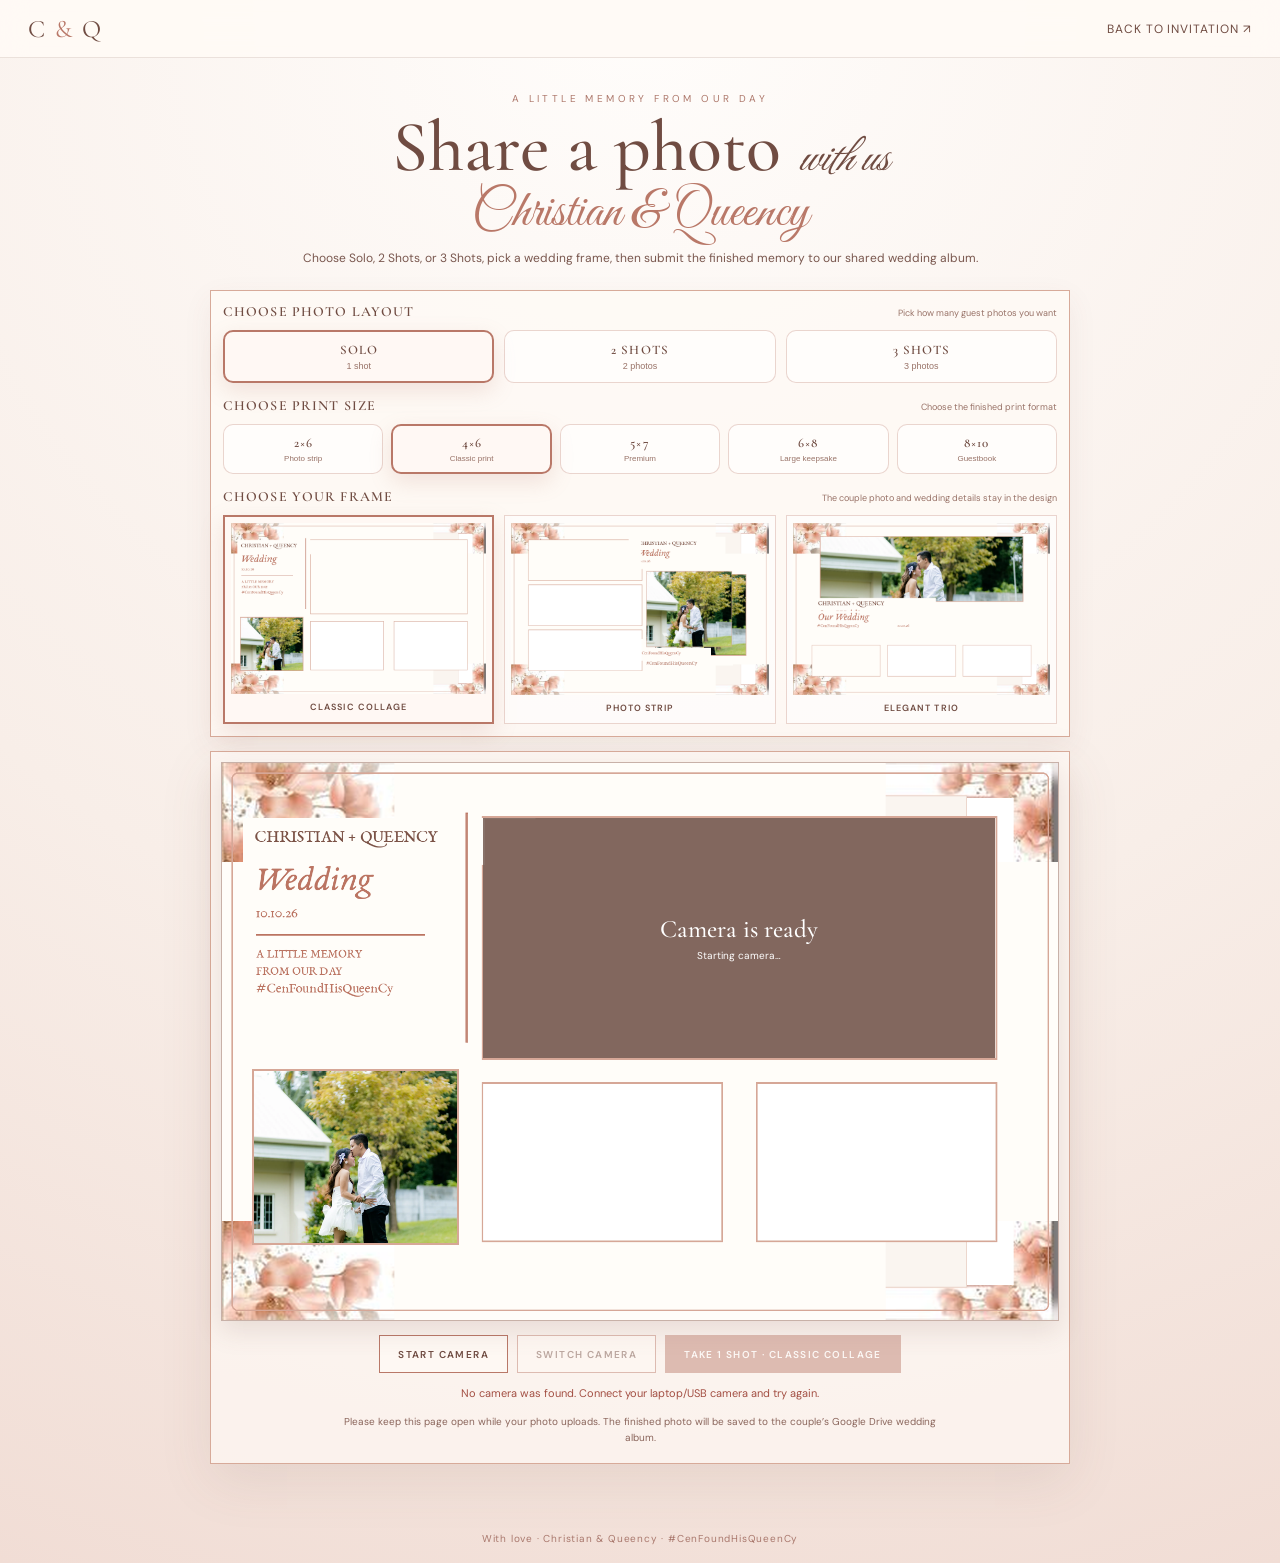
==== photo.html @ 1bc36aea "Add files via upload" ====
<!DOCTYPE html>
<html lang="en">
<head>
<meta charset="UTF-8">
<meta name="viewport" content="width=device-width, initial-scale=1, viewport-fit=cover">
<meta name="theme-color" content="#d9a89a">
<meta name="description" content="Christian & Queency wedding guest photo booth.">
<title>Wedding Photo Booth | Christian & Queency</title>
<link href="https://fonts.googleapis.com" rel="preconnect">
<link crossorigin href="https://fonts.gstatic.com" rel="preconnect">
<link href="https://fonts.googleapis.com/css2?family=Cormorant+Garamond:wght@400;500;600;700&family=DM+Sans:wght@400;500;600&family=Great+Vibes&display=swap" rel="stylesheet">
<link href="style.css" rel="stylesheet">
</head>
<body class="photo-page">
<header class="photo-nav">
<a class="photo-brand" href="https://candqwedding.github.io/christian-queency-wedding">C <span>&amp;</span> Q</a>
<a href="https://candqwedding.github.io/christian-queency-wedding">Back to invitation ↗</a>
</header>

<main class="photo-shell">
<section class="photo-heading">
<p class="eyebrow">A little memory from our day</p>
<h1>Share a photo <em>with us</em></h1>
<p class="script">Christian &amp; Queency</p>
<p>Choose Solo, 2 Shots, or 3 Shots, pick a wedding frame, then submit the finished memory to our shared wedding album.</p>
</section>

<section class="frame-picker" aria-label="Choose your photo layout">
  <div class="frame-picker-title">
    <span>Choose photo layout</span>
    <small>Pick how many guest photos you want</small>
  </div>
  <div class="shot-count-options" role="group" aria-label="Number of photos">
    <button class="shot-count-option selected" type="button" data-shot-count="1" aria-pressed="true">
      <strong>Solo</strong><span>1 shot</span>
    </button>
    <button class="shot-count-option" type="button" data-shot-count="2" aria-pressed="false">
      <strong>2 Shots</strong><span>2 photos</span>
    </button>
    <button class="shot-count-option" type="button" data-shot-count="3" aria-pressed="false">
      <strong>3 Shots</strong><span>3 photos</span>
    </button>
  </div>
  <div class="frame-picker-title frame-size-title">
    <span>Choose print size</span>
    <small>Choose the finished print format</small>
  </div>
  <div class="print-size-options" role="group" aria-label="Print size">
    <button class="print-size-option" type="button" data-print-size="2x6" aria-pressed="false"><strong>2×6</strong><span>Photo strip</span></button>
    <button class="print-size-option selected" type="button" data-print-size="4x6" aria-pressed="true"><strong>4×6</strong><span>Classic print</span></button>
    <button class="print-size-option" type="button" data-print-size="5x7" aria-pressed="false"><strong>5×7</strong><span>Premium</span></button>
    <button class="print-size-option" type="button" data-print-size="6x8" aria-pressed="false"><strong>6×8</strong><span>Large keepsake</span></button>
    <button class="print-size-option" type="button" data-print-size="8x10" aria-pressed="false"><strong>8×10</strong><span>Guestbook</span></button>
  </div>
  <div class="frame-picker-title frame-design-title">
    <span>Choose your frame</span>
    <small>The couple photo and wedding details stay in the design</small>
  </div>
  <div class="frame-options">
    <button class="frame-option selected" type="button" data-frame="classic" aria-pressed="true">
      <img src="assets/frame-1-1shot.png" alt="Classic landscape wedding frame"><span>Classic Collage</span>
    </button>
    <button class="frame-option" type="button" data-frame="strip" aria-pressed="false">
      <img src="assets/frame-2-1shot.png" alt="Vertical photo strip wedding frame"><span>Photo Strip</span>
    </button>
    <button class="frame-option" type="button" data-frame="elegant" aria-pressed="false">
      <img src="assets/frame-3-1shot.png" alt="Elegant three-photo wedding frame"><span>Elegant Trio</span>
    </button>
  </div>
</section>

<section class="photo-booth" id="photoBooth">
<div class="camera-stage" id="cameraStage">
<video id="cameraVideo" autoplay playsinline muted></video>
<img id="capturedPhoto" alt="Your captured wedding photo preview">
<div class="camera-overlay" aria-hidden="true">
<img class="frame-art" id="frameArt" src="assets/frame-1.png?v=20260916f" alt="">
</div>
<div class="camera-message" id="cameraMessage">
<div><strong>Camera is ready</strong><span>Starting camera…</span></div>
</div>
<div class="countdown" id="countdown" aria-live="polite"></div>
</div>

<div class="photo-controls">
<button class="photo-button" id="startCamera" type="button">Start camera</button>
<button class="photo-button" id="switchCamera" type="button" disabled>Switch camera</button>
<button class="photo-button primary" id="captureButton" type="button" disabled>Take 1 shot</button>
</div>

<div class="photo-preview-actions" id="previewActions">
<button class="photo-button" id="redoButton" type="button">↻ Redo</button>
<button class="photo-button" id="downloadButton" type="button">↓ Download photo</button>
<button class="photo-button primary" id="submitButton" type="button">✓ Submit photo</button>
</div>

<p class="photo-status" id="photoStatus" role="status" aria-live="polite"></p>
<p class="photo-note">Please keep this page open while your photo uploads. The finished photo will be saved to the couple’s Google Drive wedding album.</p>
</section>
</main>
<footer class="photo-footer">With love · Christian &amp; Queency · #CenFoundHisQueenCy</footer>

<script src="photo.js?v=20260916e"></script>
</body>
</html>
---- style.css ----
@import url('https://fonts.googleapis.com/css2?family=Cormorant+Garamond:wght@400;500;600;700&family=DM+Sans:wght@400;500;600&family=Great+Vibes&display=swap');

:root{--ivory:#fffaf6;--cream:#f7eee8;--ink:#704c42;--rose:#b97868;--line:#d7aa99;--soft:#ead2c8}
*{box-sizing:border-box}
html,body{margin:0;min-height:100%;background:var(--ivory);color:var(--ink)}
body{font-family:"DM Sans",sans-serif;background:radial-gradient(circle at 50% 0,#fffdfb 0,#f8eee8 58%,#f1ddd5 100%)}
.photo-nav{height:58px;display:flex;align-items:center;justify-content:space-between;padding:0 28px;border-bottom:1px solid rgba(112,76,66,.14);background:rgba(255,250,246,.92);backdrop-filter:blur(12px);position:sticky;top:0;z-index:20}
.photo-nav a{text-decoration:none;color:var(--ink);font-size:12px;letter-spacing:.08em;text-transform:uppercase}
.photo-brand{font-family:"Cormorant Garamond",serif;font-size:25px!important;letter-spacing:.08em!important;text-transform:none!important}.photo-brand span{color:var(--rose)}
.photo-shell{width:min(100% - 28px,980px);margin:0 auto;padding:34px 0 50px}
.photo-heading{text-align:center;margin:0 auto 24px}.eyebrow{text-transform:uppercase;letter-spacing:.34em;font-size:10px;color:#ad786b;margin:0 0 8px}.photo-heading h1{font:500 clamp(48px,7vw,72px)/.95 "Cormorant Garamond",serif;margin:0;color:var(--ink)}.photo-heading h1 em{font-family:"Great Vibes",cursive;font-size:.62em;font-weight:400}.photo-heading .script{font:400 clamp(34px,5vw,52px)/1 "Great Vibes",cursive;color:var(--rose);margin:7px 0 10px}.photo-heading>p:last-child{font-size:12px;margin:0;color:#79574e}
.photo-booth{width:min(100%,860px);margin:auto;padding:10px 10px 18px;border:1px solid var(--line);background:rgba(255,250,246,.7);box-shadow:0 18px 50px rgba(112,76,66,.10)}
.camera-stage{width:100%;aspect-ratio:1600/1068;position:relative;overflow:hidden;background:#ead8d0;border:1px solid rgba(112,76,66,.28);box-shadow:0 10px 25px rgba(112,76,66,.14)}
#cameraVideo,#capturedPhoto{position:absolute;left:30.9375%;top:5.8052%;width:58.125%;height:49.5318%;object-fit:cover;margin:0;padding:0;background:#d9b4a8;z-index:6}
#cameraVideo{transform:scaleX(-1);visibility:hidden}#cameraVideo.environment{transform:none}#capturedPhoto{z-index:3;display:none}
.camera-overlay{position:absolute;inset:0;z-index:5;pointer-events:none;overflow:hidden}.frame-art{position:absolute;inset:0;width:100%;height:100%;object-fit:fill;display:block}
.camera-message{position:absolute;left:30.9375%;top:5.8052%;width:58.125%;height:49.5318%;z-index:7;display:flex;align-items:center;justify-content:center;text-align:center;color:#fff; background:rgba(91,60,51,.72);transition:opacity .2s}.camera-message.hidden{opacity:0;visibility:hidden;pointer-events:none}.camera-message strong{display:block;font:500 25px "Cormorant Garamond",serif}.camera-message span{display:block;font-size:10px;margin-top:5px}.countdown{position:absolute;inset:0;z-index:10;display:flex;align-items:center;justify-content:center;font:600 96px "Cormorant Garamond",serif;color:white;text-shadow:0 3px 18px rgba(0,0,0,.3);opacity:0;pointer-events:none}.countdown.show{opacity:1;animation:count .9s ease-out}@keyframes count{0%{transform:scale(.65)}55%{transform:scale(1.05)}100%{transform:scale(1);opacity:0}}
.photo-controls,.photo-preview-actions{display:flex;justify-content:center;gap:9px;flex-wrap:wrap;padding-top:14px}.photo-preview-actions{display:none}.photo-preview-actions.show{display:flex}
.photo-button{appearance:none;border:1px solid var(--rose);background:rgba(255,250,246,.8);color:var(--ink);min-height:38px;padding:0 18px;font:600 10px "DM Sans",sans-serif;letter-spacing:.14em;text-transform:uppercase;cursor:pointer;transition:.18s}.photo-button:hover:not(:disabled){background:var(--rose);color:white;transform:translateY(-1px)}.photo-button.primary{background:var(--rose);color:white}.photo-button:disabled{opacity:.45;cursor:not-allowed}
.photo-status{min-height:18px;text-align:center;margin:13px 0 0;font-size:11px;color:#76554b}.photo-status.error{color:#a34f43}.photo-status.success{color:#66805f}.photo-note{text-align:center;font-size:10px;line-height:1.55;color:#8a655b;max-width:600px;margin:10px auto 0}.photo-footer{text-align:center;padding:18px;font-size:10px;letter-spacing:.08em;color:#a9786d}
.photo-booth.capture-mode #cameraVideo{display:none}.photo-booth.capture-mode #capturedPhoto{display:block;left:0;top:0;width:100%;height:100%;object-fit:fill;z-index:8}.photo-booth.capture-mode .camera-overlay{display:none}.photo-booth.capture-mode .camera-message{display:none}.photo-booth.capture-mode .countdown{display:none}
@media(max-width:700px){.photo-nav{padding:0 15px}.photo-nav a:last-child{font-size:9px}.photo-shell{width:min(100% - 14px,980px);padding-top:24px}.photo-heading{margin-bottom:16px}.photo-heading h1{font-size:44px}.photo-heading .script{font-size:34px}.photo-heading>p:last-child{font-size:10px}.photo-booth{padding:7px 7px 14px}.photo-button{padding:0 12px;font-size:9px}.camera-message strong{font-size:20px}.camera-message span{font-size:8px}.countdown{font-size:72px}}
/* 3-shot wedding booth */
#captureButton{min-width:150px}
.photo-booth.capture-mode .photo-controls{opacity:.9}

/* Wedding frame selector */
.frame-picker{width:min(100%,860px);margin:0 auto 14px;padding:12px;border:1px solid var(--line);background:rgba(255,250,246,.82);box-shadow:0 10px 28px rgba(112,76,66,.07)}
.frame-picker-title{display:flex;align-items:baseline;justify-content:space-between;gap:12px;margin-bottom:10px;color:var(--ink)}
.frame-picker-title span{font:600 14px "Cormorant Garamond",serif;letter-spacing:.08em;text-transform:uppercase}
.frame-picker-title small{font-size:9px;color:#987267}

.shot-count-options{display:grid;grid-template-columns:repeat(3,1fr);gap:10px;margin-bottom:14px}
.shot-count-option{appearance:none;border:1px solid rgba(185,120,104,.3);background:rgba(255,255,255,.6);padding:10px 8px;cursor:pointer;color:var(--ink);border-radius:10px;transition:transform .2s ease,box-shadow .2s ease,border-color .2s ease,background .2s ease}
.shot-count-option:hover{transform:translateY(-2px);box-shadow:0 8px 18px rgba(112,76,66,.12)}
.shot-count-option.selected{border:2px solid var(--rose);background:#fff8f4;box-shadow:0 8px 22px rgba(185,120,104,.18)}
.shot-count-option strong{display:block;font:600 13px "Cormorant Garamond",serif;letter-spacing:.08em;text-transform:uppercase}
.shot-count-option span{display:block;margin-top:3px;font-size:9px;color:#987267}
.frame-design-title{margin-top:2px}
.frame-options{display:grid;grid-template-columns:repeat(3,1fr);gap:10px}
.frame-option{appearance:none;border:1px solid rgba(185,120,104,.3);background:rgba(255,255,255,.55);padding:6px;cursor:pointer;color:var(--ink);transition:transform .2s ease,box-shadow .2s ease,border-color .2s ease,background .2s ease}
.frame-option:hover{transform:translateY(-2px);box-shadow:0 8px 18px rgba(112,76,66,.12)}
.frame-option.selected{border:2px solid var(--rose);background:#fff8f4;box-shadow:0 8px 22px rgba(185,120,104,.18)}
.frame-option img{display:block;width:100%;aspect-ratio:1600/1068;object-fit:cover;background:#fffdf9}
.frame-option span{display:block;padding:7px 2px 3px;font:600 9px "DM Sans",sans-serif;letter-spacing:.12em;text-transform:uppercase}
.camera-stage{--live-x:31.25%;--live-y:9.83%;--live-w:61.25%;--live-h:43.07%}
#cameraVideo,#capturedPhoto{left:var(--live-x);top:var(--live-y);width:var(--live-w);height:var(--live-h)}
.camera-message{left:var(--live-x);top:var(--live-y);width:var(--live-w);height:var(--live-h)}
@media(max-width:700px){
  .frame-picker{padding:8px;margin-bottom:10px}
  .frame-picker-title{display:block}
  .frame-picker-title small{display:block;margin-top:3px}
  .shot-count-options{gap:5px;margin-bottom:9px}
  .shot-count-option{padding:8px 4px}
  .shot-count-option strong{font-size:10px}
  .shot-count-option span{font-size:7px}
  .frame-options{gap:5px}
  .frame-option{padding:4px}
  .frame-option span{font-size:7px;letter-spacing:.08em}
}

/* Print size selector */
.print-size-options{display:grid;grid-template-columns:repeat(5,1fr);gap:8px;margin:0 0 14px}
.print-size-option{appearance:none;border:1px solid rgba(185,120,104,.3);background:rgba(255,255,255,.6);padding:9px 6px;cursor:pointer;color:var(--ink);border-radius:10px;transition:transform .2s ease,box-shadow .2s ease,border-color .2s ease,background .2s ease}
.print-size-option:hover{transform:translateY(-2px);box-shadow:0 8px 18px rgba(112,76,66,.12)}
.print-size-option.selected{border:2px solid var(--rose);background:#fff8f4;box-shadow:0 8px 22px rgba(185,120,104,.18)}
.print-size-option strong{display:block;font:600 13px "Cormorant Garamond",serif;letter-spacing:.08em}
.print-size-option span{display:block;margin-top:3px;font-size:8px;color:#987267}
@media(max-width:720px){.print-size-options{grid-template-columns:repeat(3,1fr);gap:5px}.print-size-option{padding:8px 4px}.print-size-option strong{font-size:10px}.print-size-option span{font-size:7px}}
.frame-option.disabled{opacity:.42;filter:grayscale(.2);cursor:not-allowed;transform:none!important;box-shadow:none!important}
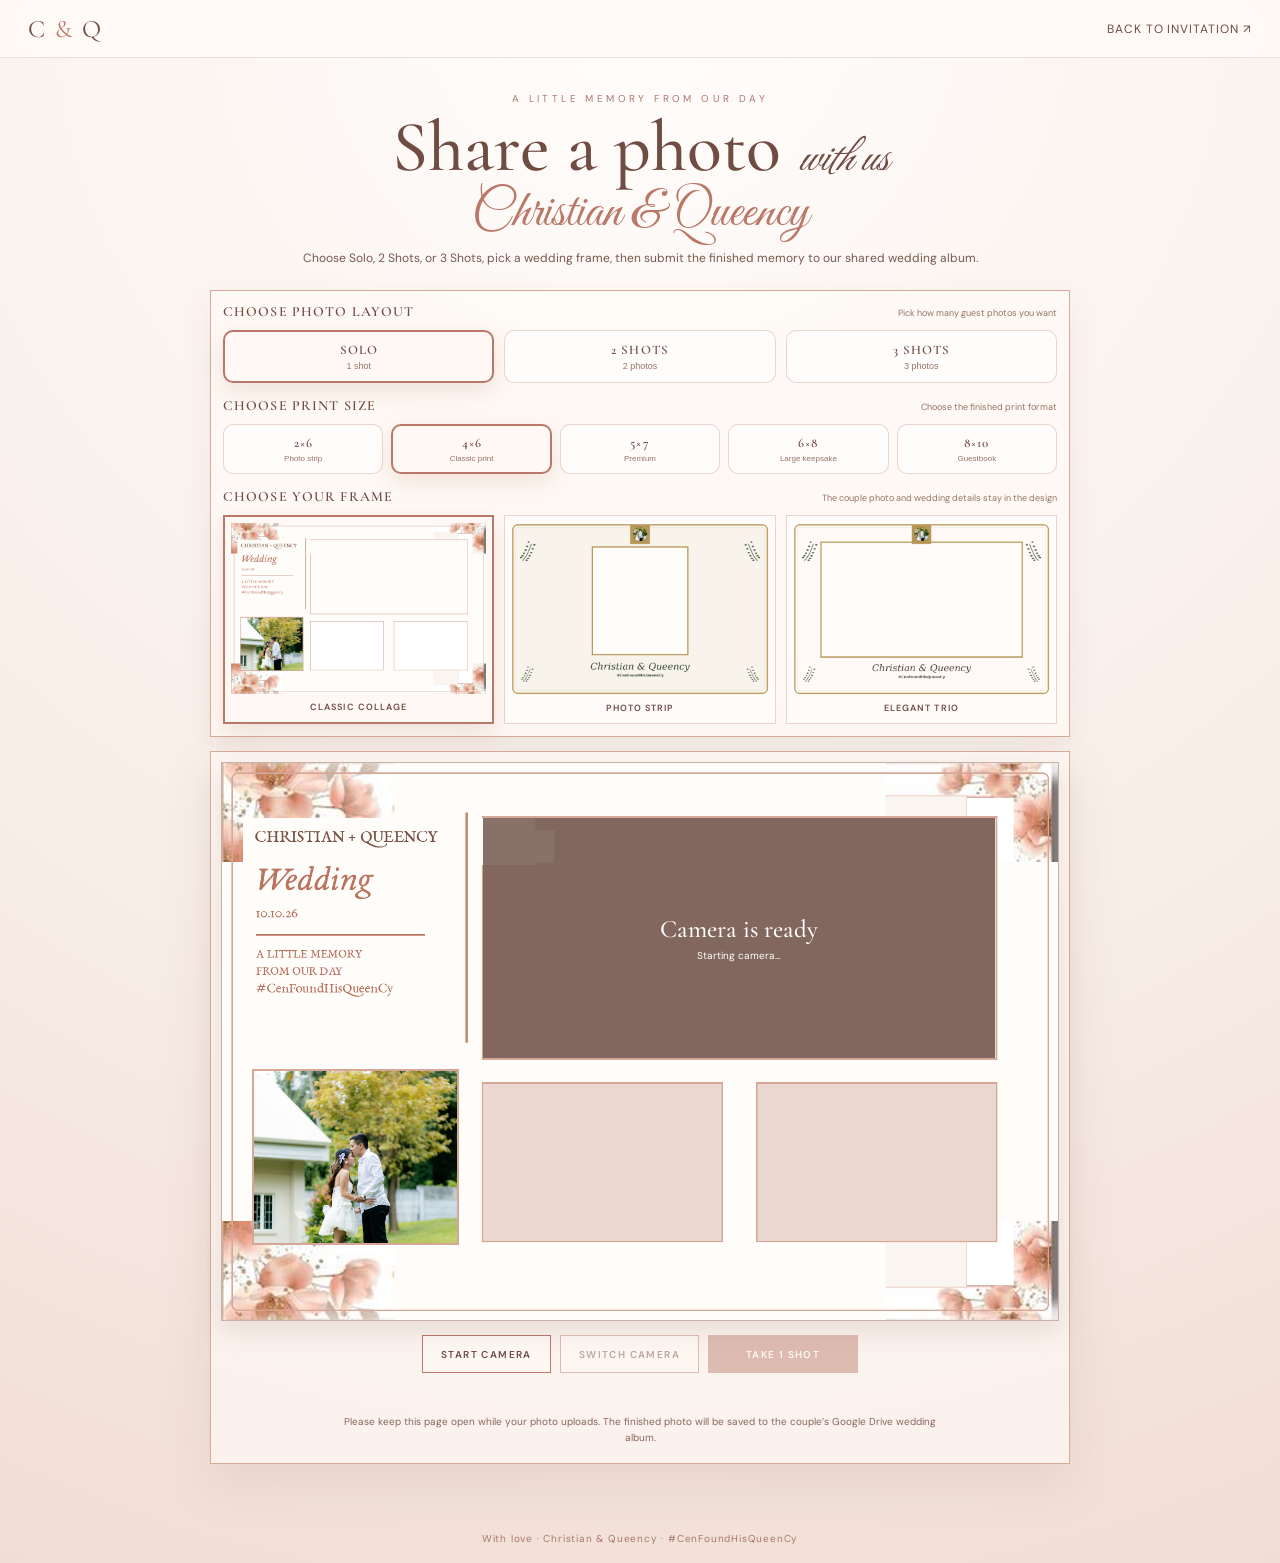
==== commit 449371c9: "Add files via upload" ====
--- a/photo.html
+++ b/photo.html
@@ -100,6 +100,6 @@
 </main>
 <footer class="photo-footer">With love · Christian &amp; Queency · #CenFoundHisQueenCy</footer>
 
-<script src="photo.js?v=20260916e"></script>
+<script src="photo.js?v=20260916v15"></script>
 </body>
 </html>
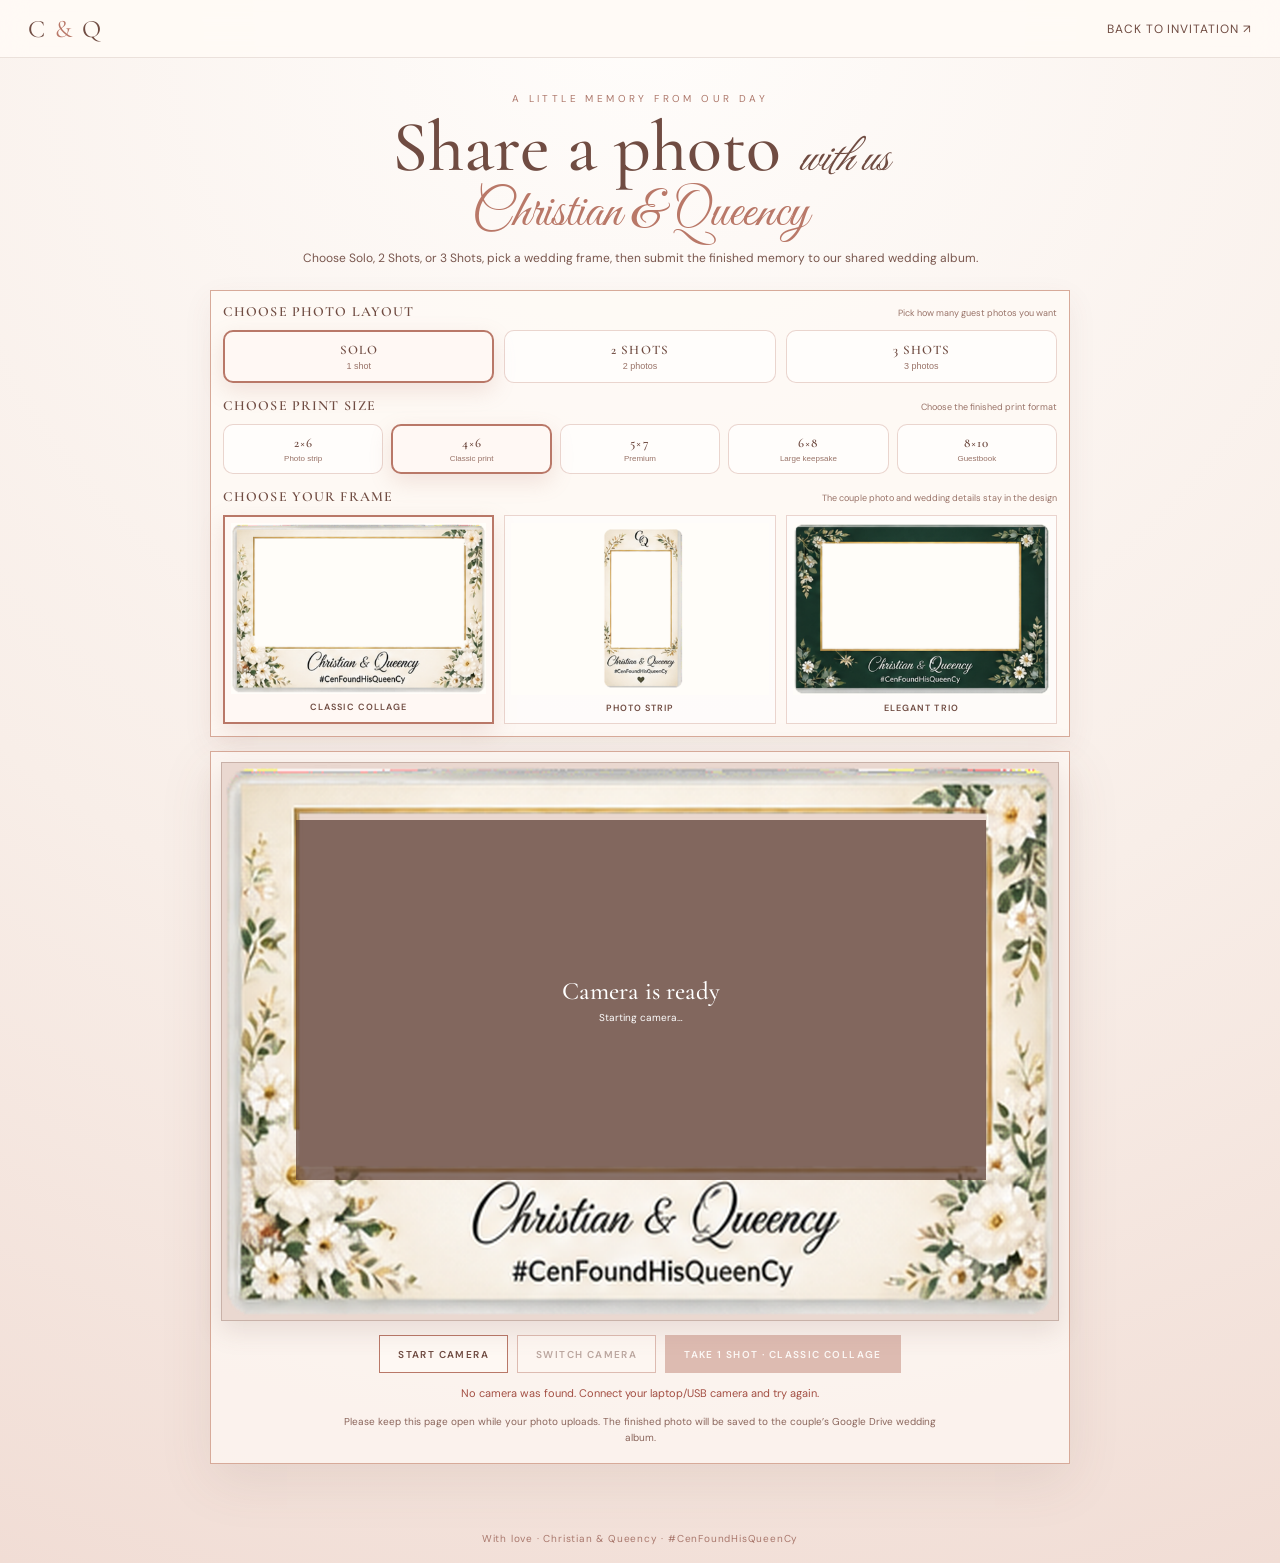
==== commit c9ec156c: "Add files via upload" ====
--- a/photo.html
+++ b/photo.html
@@ -100,6 +100,6 @@
 </main>
 <footer class="photo-footer">With love · Christian &amp; Queency · #CenFoundHisQueenCy</footer>
 
-<script src="photo.js?v=20260916v15"></script>
+<script src="photo.js?v=20260916v17"></script>
 </body>
 </html>
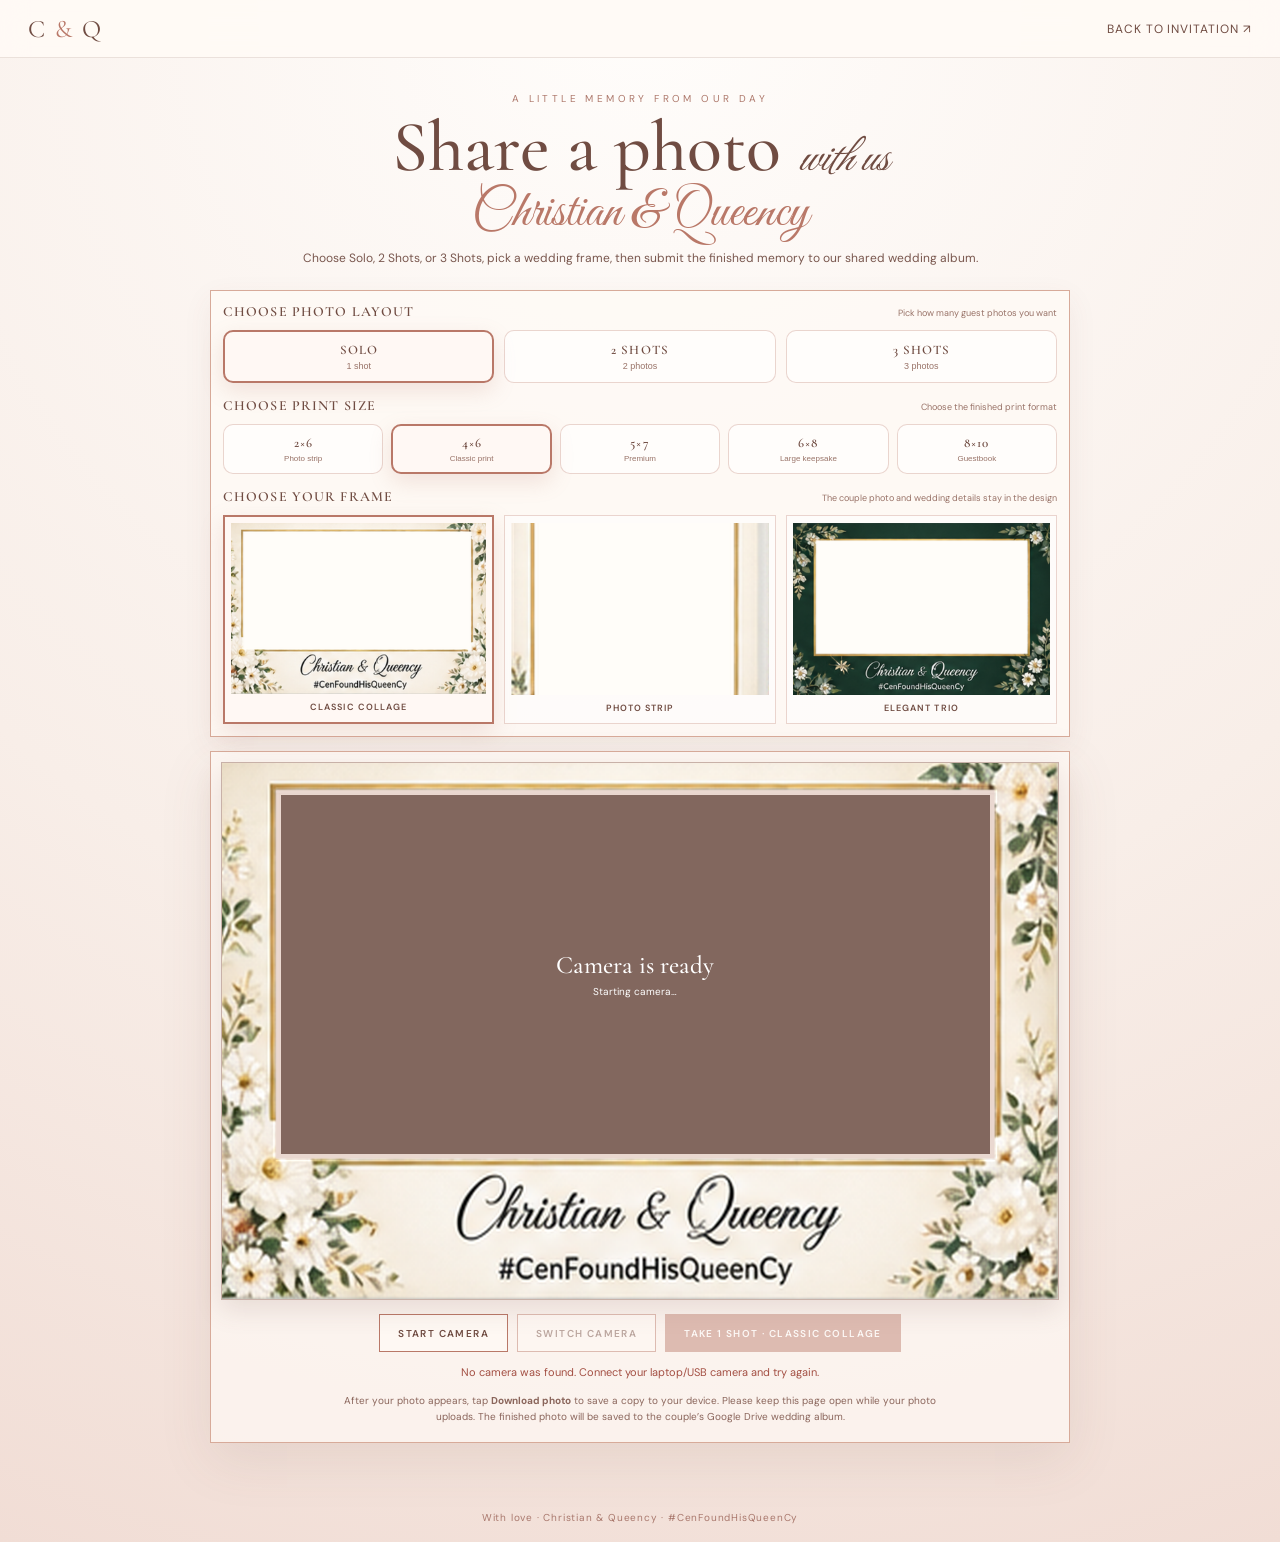
==== commit 06c9b21f: "Add files via upload" ====
--- a/photo.html
+++ b/photo.html
@@ -90,16 +90,16 @@
 
 <div class="photo-preview-actions" id="previewActions">
 <button class="photo-button" id="redoButton" type="button">↻ Redo</button>
-<button class="photo-button" id="downloadButton" type="button">↓ Download photo</button>
+<button class="photo-button" id="downloadButton" type="button" aria-label="Download your finished photo">↓ Download photo</button>
 <button class="photo-button primary" id="submitButton" type="button">✓ Submit photo</button>
 </div>
 
 <p class="photo-status" id="photoStatus" role="status" aria-live="polite"></p>
-<p class="photo-note">Please keep this page open while your photo uploads. The finished photo will be saved to the couple’s Google Drive wedding album.</p>
+<p class="photo-note">After your photo appears, tap <strong>Download photo</strong> to save a copy to your device. Please keep this page open while your photo uploads. The finished photo will be saved to the couple’s Google Drive wedding album.</p>
 </section>
 </main>
 <footer class="photo-footer">With love · Christian &amp; Queency · #CenFoundHisQueenCy</footer>
 
-<script src="photo.js?v=20260916v17"></script>
+<script src="photo.js?v=20260916v20"></script>
 </body>
 </html>
--- a/style.css
+++ b/style.css
@@ -11,10 +11,10 @@
 .photo-heading{text-align:center;margin:0 auto 24px}.eyebrow{text-transform:uppercase;letter-spacing:.34em;font-size:10px;color:#ad786b;margin:0 0 8px}.photo-heading h1{font:500 clamp(48px,7vw,72px)/.95 "Cormorant Garamond",serif;margin:0;color:var(--ink)}.photo-heading h1 em{font-family:"Great Vibes",cursive;font-size:.62em;font-weight:400}.photo-heading .script{font:400 clamp(34px,5vw,52px)/1 "Great Vibes",cursive;color:var(--rose);margin:7px 0 10px}.photo-heading>p:last-child{font-size:12px;margin:0;color:#79574e}
 .photo-booth{width:min(100%,860px);margin:auto;padding:10px 10px 18px;border:1px solid var(--line);background:rgba(255,250,246,.7);box-shadow:0 18px 50px rgba(112,76,66,.10)}
 .camera-stage{width:100%;aspect-ratio:1600/1068;position:relative;overflow:hidden;background:#ead8d0;border:1px solid rgba(112,76,66,.28);box-shadow:0 10px 25px rgba(112,76,66,.14)}
-#cameraVideo,#capturedPhoto{position:absolute;left:30.9375%;top:5.8052%;width:58.125%;height:49.5318%;object-fit:cover;margin:0;padding:0;background:#d9b4a8;z-index:6}
+#cameraVideo,#capturedPhoto{position:absolute;left:var(--live-x,10%);top:var(--live-y,10%);width:var(--live-w,80%);height:var(--live-h,80%);object-fit:cover;margin:0;padding:0;background:#d9b4a8;z-index:6}
 #cameraVideo{transform:scaleX(-1);visibility:hidden}#cameraVideo.environment{transform:none}#capturedPhoto{z-index:3;display:none}
-.camera-overlay{position:absolute;inset:0;z-index:5;pointer-events:none;overflow:hidden}.frame-art{position:absolute;inset:0;width:100%;height:100%;object-fit:fill;display:block}
-.camera-message{position:absolute;left:30.9375%;top:5.8052%;width:58.125%;height:49.5318%;z-index:7;display:flex;align-items:center;justify-content:center;text-align:center;color:#fff; background:rgba(91,60,51,.72);transition:opacity .2s}.camera-message.hidden{opacity:0;visibility:hidden;pointer-events:none}.camera-message strong{display:block;font:500 25px "Cormorant Garamond",serif}.camera-message span{display:block;font-size:10px;margin-top:5px}.countdown{position:absolute;inset:0;z-index:10;display:flex;align-items:center;justify-content:center;font:600 96px "Cormorant Garamond",serif;color:white;text-shadow:0 3px 18px rgba(0,0,0,.3);opacity:0;pointer-events:none}.countdown.show{opacity:1;animation:count .9s ease-out}@keyframes count{0%{transform:scale(.65)}55%{transform:scale(1.05)}100%{transform:scale(1);opacity:0}}
+.camera-overlay{position:absolute;inset:0;z-index:7;pointer-events:none;overflow:hidden}.frame-art{position:absolute;inset:0;width:100%;height:100%;object-fit:fill;display:block}
+.camera-message{position:absolute;left:var(--live-x,10%);top:var(--live-y,10%);width:var(--live-w,80%);height:var(--live-h,80%);z-index:8;display:flex;align-items:center;justify-content:center;text-align:center;color:#fff; background:rgba(91,60,51,.72);transition:opacity .2s}.camera-message.hidden{opacity:0;visibility:hidden;pointer-events:none}.camera-message strong{display:block;font:500 25px "Cormorant Garamond",serif}.camera-message span{display:block;font-size:10px;margin-top:5px}.countdown{position:absolute;inset:0;z-index:10;display:flex;align-items:center;justify-content:center;font:600 96px "Cormorant Garamond",serif;color:white;text-shadow:0 3px 18px rgba(0,0,0,.3);opacity:0;pointer-events:none}.countdown.show{opacity:1;animation:count .9s ease-out}@keyframes count{0%{transform:scale(.65)}55%{transform:scale(1.05)}100%{transform:scale(1);opacity:0}}
 .photo-controls,.photo-preview-actions{display:flex;justify-content:center;gap:9px;flex-wrap:wrap;padding-top:14px}.photo-preview-actions{display:none}.photo-preview-actions.show{display:flex}
 .photo-button{appearance:none;border:1px solid var(--rose);background:rgba(255,250,246,.8);color:var(--ink);min-height:38px;padding:0 18px;font:600 10px "DM Sans",sans-serif;letter-spacing:.14em;text-transform:uppercase;cursor:pointer;transition:.18s}.photo-button:hover:not(:disabled){background:var(--rose);color:white;transform:translateY(-1px)}.photo-button.primary{background:var(--rose);color:white}.photo-button:disabled{opacity:.45;cursor:not-allowed}
 .photo-status{min-height:18px;text-align:center;margin:13px 0 0;font-size:11px;color:#76554b}.photo-status.error{color:#a34f43}.photo-status.success{color:#66805f}.photo-note{text-align:center;font-size:10px;line-height:1.55;color:#8a655b;max-width:600px;margin:10px auto 0}.photo-footer{text-align:center;padding:18px;font-size:10px;letter-spacing:.08em;color:#a9786d}
@@ -68,3 +68,9 @@
 .print-size-option span{display:block;margin-top:3px;font-size:8px;color:#987267}
 @media(max-width:720px){.print-size-options{grid-template-columns:repeat(3,1fr);gap:5px}.print-size-option{padding:8px 4px}.print-size-option strong{font-size:10px}.print-size-option span{font-size:7px}}
 .frame-option.disabled{opacity:.42;filter:grayscale(.2);cursor:not-allowed;transform:none!important;box-shadow:none!important}
+
+/* v20: make the finished-photo actions unmistakable on mobile and desktop */
+.photo-preview-actions.show{display:flex!important;align-items:center;justify-content:center;margin:0 auto;padding:16px 8px 4px;gap:10px;position:relative;z-index:30}
+.photo-preview-actions .photo-button{min-width:150px;min-height:46px}
+.photo-preview-actions #downloadButton{font-weight:700;border-width:2px}
+@media(max-width:700px){.photo-preview-actions{display:grid!important;grid-template-columns:1fr 1fr;gap:8px}.photo-preview-actions #downloadButton{grid-column:1/-1;order:-1;min-height:50px}.photo-preview-actions .photo-button{width:100%;min-width:0}}
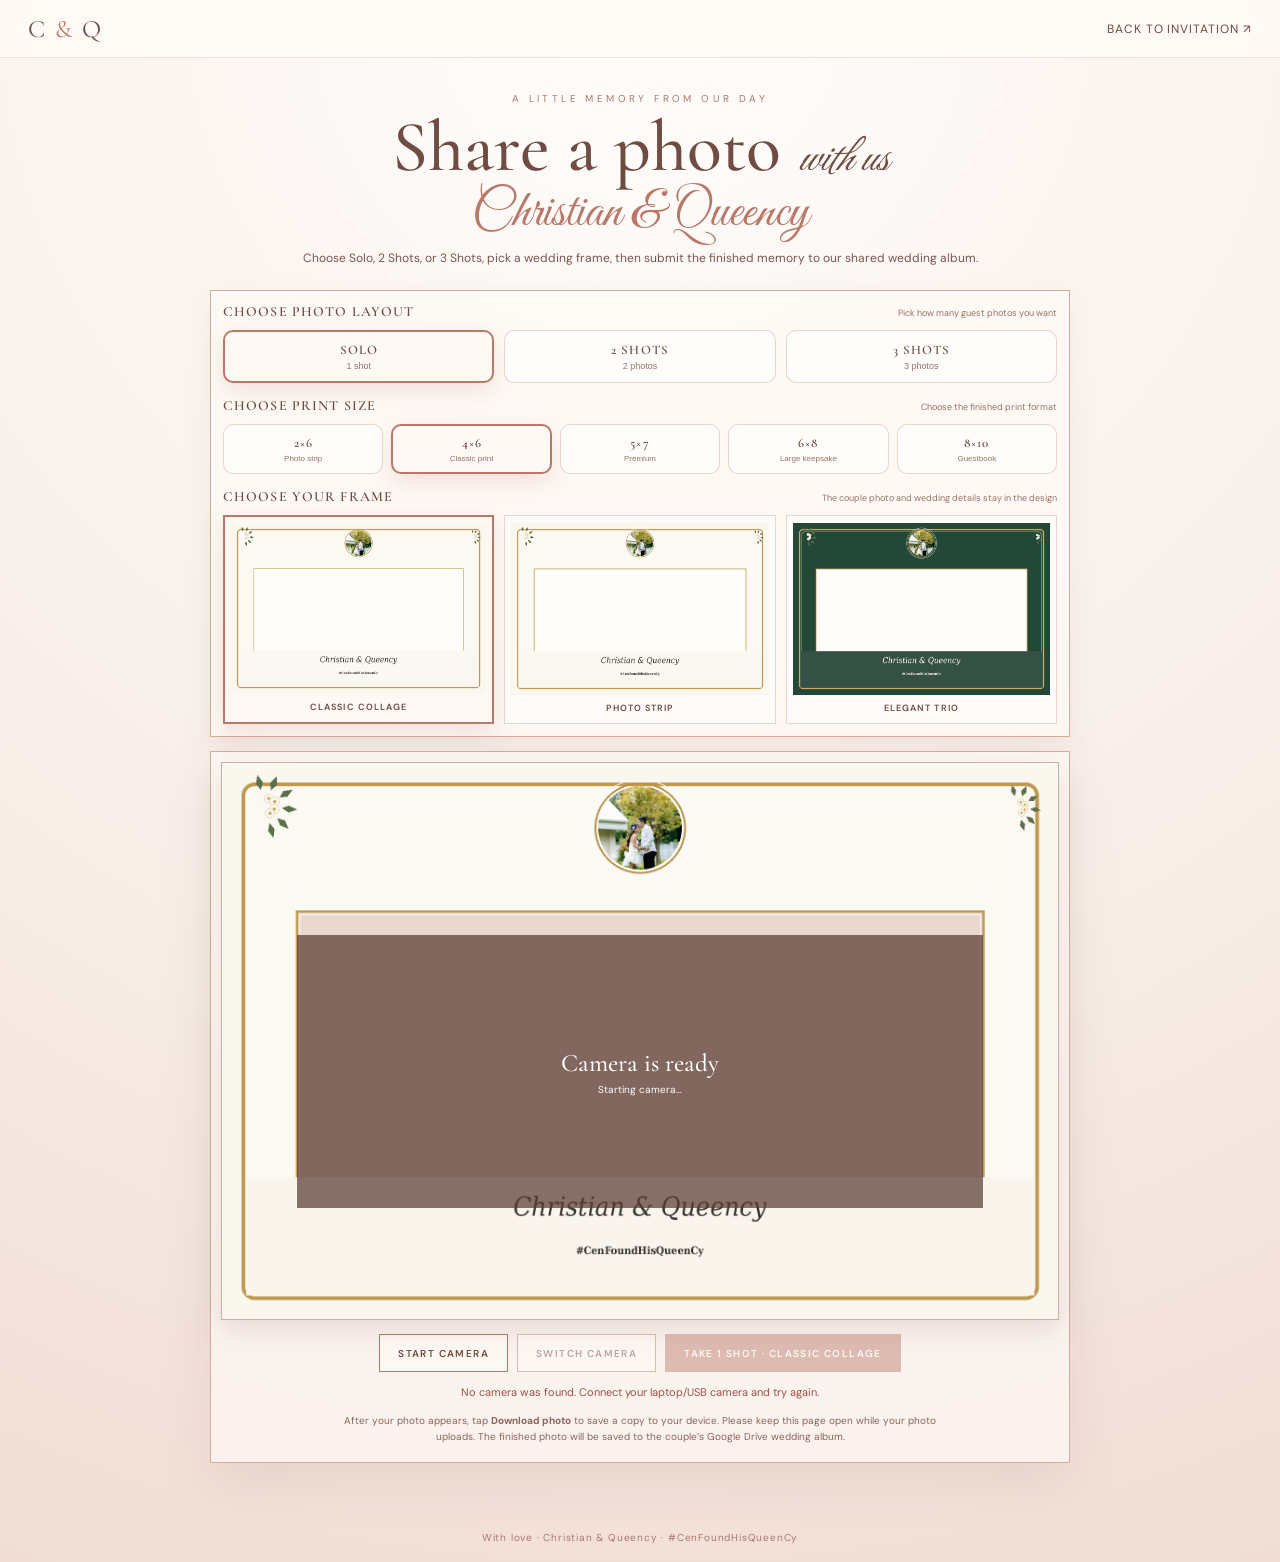
==== commit b49fb15a: "Add files via upload" ====
--- a/photo.html
+++ b/photo.html
@@ -58,13 +58,13 @@
   </div>
   <div class="frame-options">
     <button class="frame-option selected" type="button" data-frame="classic" aria-pressed="true">
-      <img src="assets/frame-1-1shot.png" alt="Classic landscape wedding frame"><span>Classic Collage</span>
+      <img src="assets/frame-1-1shot-4x6.png" alt="Classic landscape wedding frame"><span>Classic Collage</span>
     </button>
     <button class="frame-option" type="button" data-frame="strip" aria-pressed="false">
-      <img src="assets/frame-2-1shot.png" alt="Vertical photo strip wedding frame"><span>Photo Strip</span>
+      <img src="assets/frame-2-1shot-4x6.png" alt="Vertical photo strip wedding frame"><span>Photo Strip</span>
     </button>
     <button class="frame-option" type="button" data-frame="elegant" aria-pressed="false">
-      <img src="assets/frame-3-1shot.png" alt="Elegant three-photo wedding frame"><span>Elegant Trio</span>
+      <img src="assets/frame-3-1shot-4x6.png" alt="Elegant three-photo wedding frame"><span>Elegant Trio</span>
     </button>
   </div>
 </section>
@@ -74,7 +74,7 @@
 <video id="cameraVideo" autoplay playsinline muted></video>
 <img id="capturedPhoto" alt="Your captured wedding photo preview">
 <div class="camera-overlay" aria-hidden="true">
-<img class="frame-art" id="frameArt" src="assets/frame-1.png?v=20260916f" alt="">
+<img class="frame-art" id="frameArt" src="assets/frame-1-1shot-4x6.png?v=20260916v22" alt="">
 </div>
 <div class="camera-message" id="cameraMessage">
 <div><strong>Camera is ready</strong><span>Starting camera…</span></div>
@@ -100,6 +100,6 @@
 </main>
 <footer class="photo-footer">With love · Christian &amp; Queency · #CenFoundHisQueenCy</footer>
 
-<script src="photo.js?v=20260916v20"></script>
+<script src="photo.js?v=20260916v23"></script>
 </body>
 </html>
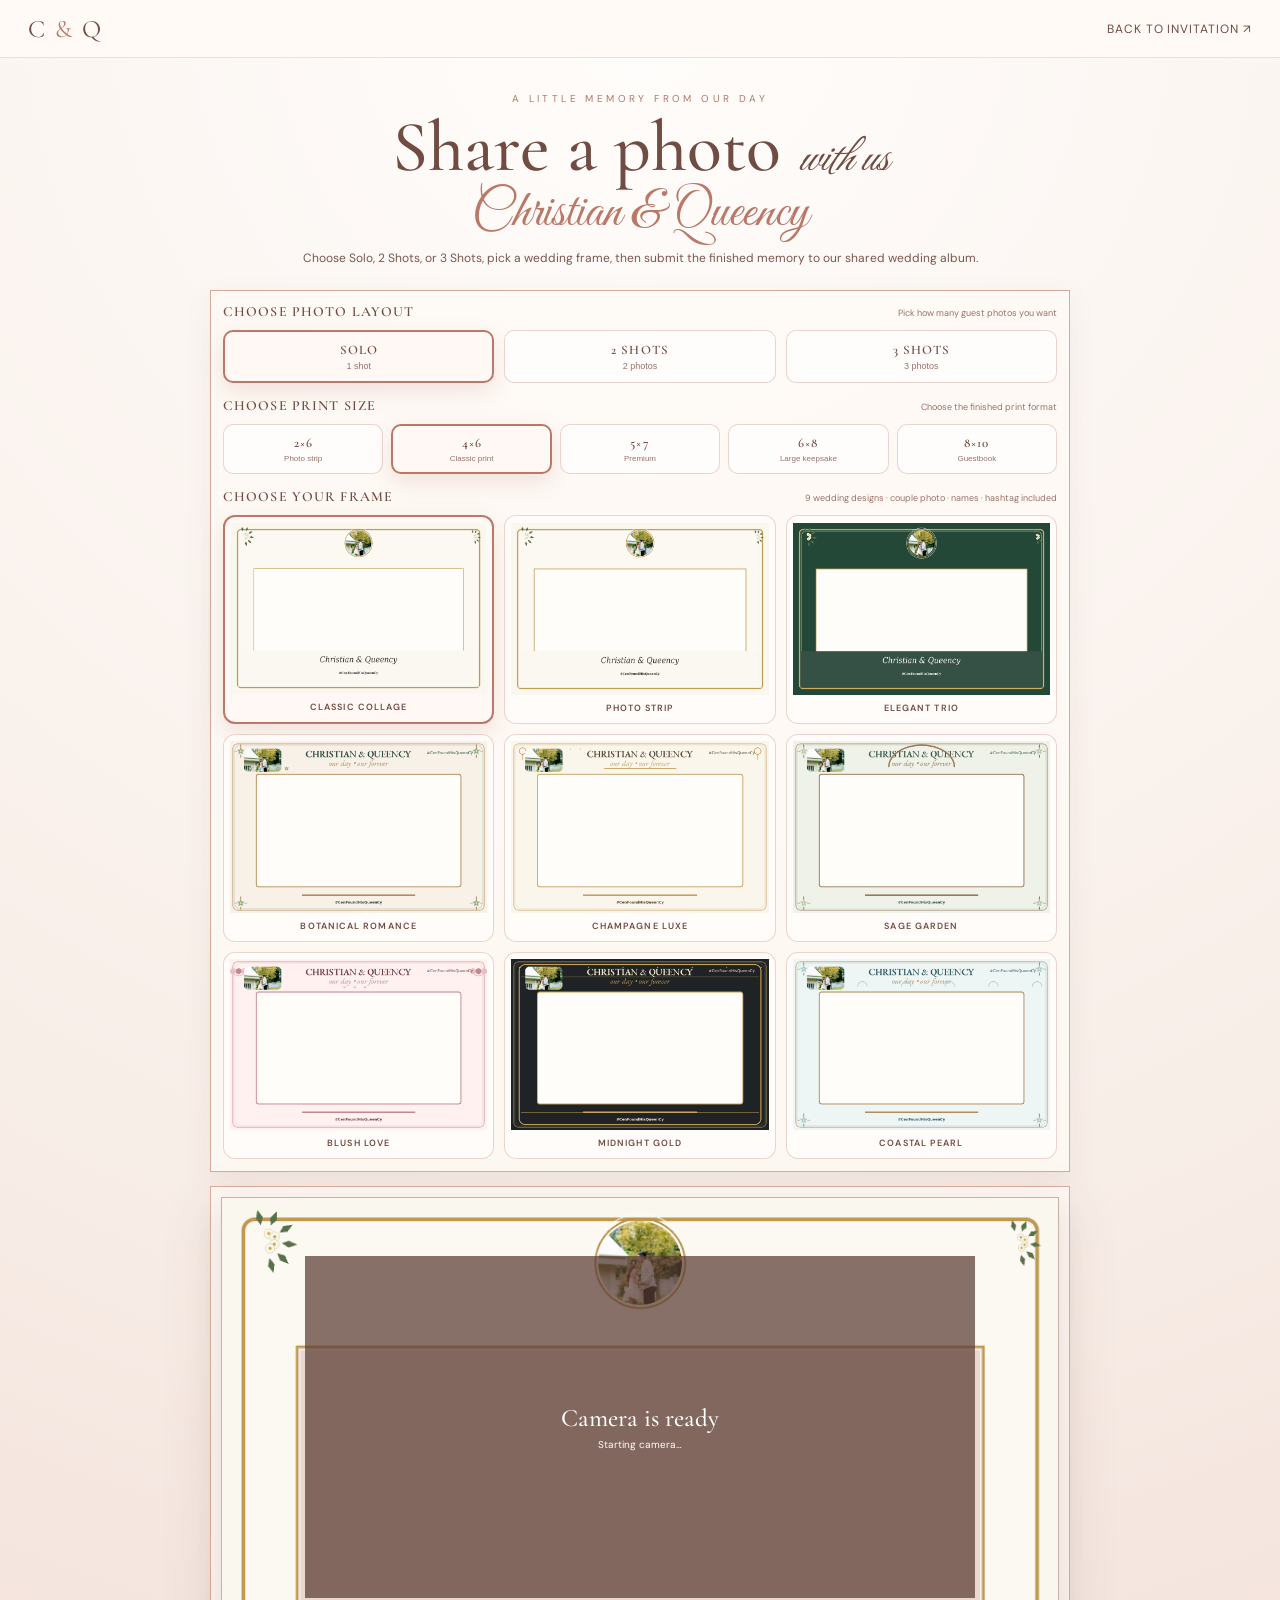
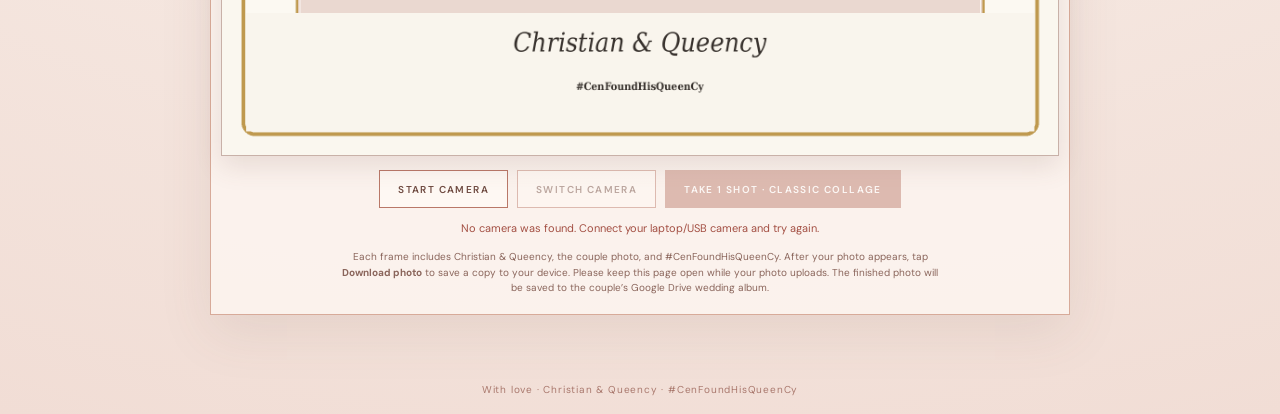
==== commit 23f8ced2: "Add files via upload" ====
--- a/photo.html
+++ b/photo.html
@@ -54,17 +54,35 @@
   </div>
   <div class="frame-picker-title frame-design-title">
     <span>Choose your frame</span>
-    <small>The couple photo and wedding details stay in the design</small>
+    <small>9 wedding designs · couple photo · names · hashtag included</small>
   </div>
   <div class="frame-options">
     <button class="frame-option selected" type="button" data-frame="classic" aria-pressed="true">
-      <img src="assets/frame-1-1shot-4x6.png" alt="Classic landscape wedding frame"><span>Classic Collage</span>
+      <img src="assets/frame-1-1shot-4x6.png" alt="Classic Collage wedding frame"><span>Classic Collage</span>
     </button>
     <button class="frame-option" type="button" data-frame="strip" aria-pressed="false">
-      <img src="assets/frame-2-1shot-4x6.png" alt="Vertical photo strip wedding frame"><span>Photo Strip</span>
+      <img src="assets/frame-2-1shot-4x6.png" alt="Photo Strip wedding frame"><span>Photo Strip</span>
     </button>
     <button class="frame-option" type="button" data-frame="elegant" aria-pressed="false">
-      <img src="assets/frame-3-1shot-4x6.png" alt="Elegant three-photo wedding frame"><span>Elegant Trio</span>
+      <img src="assets/frame-3-1shot-4x6.png" alt="Elegant Trio wedding frame"><span>Elegant Trio</span>
+    </button>
+    <button class="frame-option" type="button" data-frame="botanical" aria-pressed="false">
+      <img src="assets/frame-botanical-1shot-4x6.png" alt="Botanical Romance wedding frame"><span>Botanical Romance</span>
+    </button>
+    <button class="frame-option" type="button" data-frame="champagne" aria-pressed="false">
+      <img src="assets/frame-champagne-1shot-4x6.png" alt="Champagne Luxe wedding frame"><span>Champagne Luxe</span>
+    </button>
+    <button class="frame-option" type="button" data-frame="sage" aria-pressed="false">
+      <img src="assets/frame-sage-1shot-4x6.png" alt="Sage Garden wedding frame"><span>Sage Garden</span>
+    </button>
+    <button class="frame-option" type="button" data-frame="blush" aria-pressed="false">
+      <img src="assets/frame-blush-1shot-4x6.png" alt="Blush Love wedding frame"><span>Blush Love</span>
+    </button>
+    <button class="frame-option" type="button" data-frame="midnight" aria-pressed="false">
+      <img src="assets/frame-midnight-1shot-4x6.png" alt="Midnight Gold wedding frame"><span>Midnight Gold</span>
+    </button>
+    <button class="frame-option" type="button" data-frame="coastal" aria-pressed="false">
+      <img src="assets/frame-coastal-1shot-4x6.png" alt="Coastal Pearl wedding frame"><span>Coastal Pearl</span>
     </button>
   </div>
 </section>
@@ -74,7 +92,7 @@
 <video id="cameraVideo" autoplay playsinline muted></video>
 <img id="capturedPhoto" alt="Your captured wedding photo preview">
 <div class="camera-overlay" aria-hidden="true">
-<img class="frame-art" id="frameArt" src="assets/frame-1-1shot-4x6.png?v=20260916v22" alt="">
+<img class="frame-art" id="frameArt" src="assets/frame-1-1shot-4x6.png?v=20260916v26" alt="">
 </div>
 <div class="camera-message" id="cameraMessage">
 <div><strong>Camera is ready</strong><span>Starting camera…</span></div>
@@ -95,11 +113,11 @@
 </div>
 
 <p class="photo-status" id="photoStatus" role="status" aria-live="polite"></p>
-<p class="photo-note">After your photo appears, tap <strong>Download photo</strong> to save a copy to your device. Please keep this page open while your photo uploads. The finished photo will be saved to the couple’s Google Drive wedding album.</p>
+<p class="photo-note">Each frame includes Christian &amp; Queency, the couple photo, and #CenFoundHisQueenCy. After your photo appears, tap <strong>Download photo</strong> to save a copy to your device. Please keep this page open while your photo uploads. The finished photo will be saved to the couple’s Google Drive wedding album.</p>
 </section>
 </main>
 <footer class="photo-footer">With love · Christian &amp; Queency · #CenFoundHisQueenCy</footer>
 
-<script src="photo.js?v=20260916v23"></script>
+<script src="photo.js?v=20260916v27"></script>
 </body>
 </html>
--- a/style.css
+++ b/style.css
@@ -74,3 +74,10 @@
 .photo-preview-actions .photo-button{min-width:150px;min-height:46px}
 .photo-preview-actions #downloadButton{font-weight:700;border-width:2px}
 @media(max-width:700px){.photo-preview-actions{display:grid!important;grid-template-columns:1fr 1fr;gap:8px}.photo-preview-actions #downloadButton{grid-column:1/-1;order:-1;min-height:50px}.photo-preview-actions .photo-button{width:100%;min-width:0}}
+
+/* v27: expanded wedding frame library */
+.frame-options .frame-option{position:relative;overflow:hidden;border-radius:12px}
+.frame-options .frame-option img{transition:transform .25s ease,filter .25s ease}
+.frame-options .frame-option:hover img{transform:scale(1.015);filter:saturate(1.05)}
+@media(min-width:1000px){.frame-options{grid-template-columns:repeat(3,1fr)}}
+@media(max-width:520px){.frame-options{grid-template-columns:repeat(2,1fr)}}
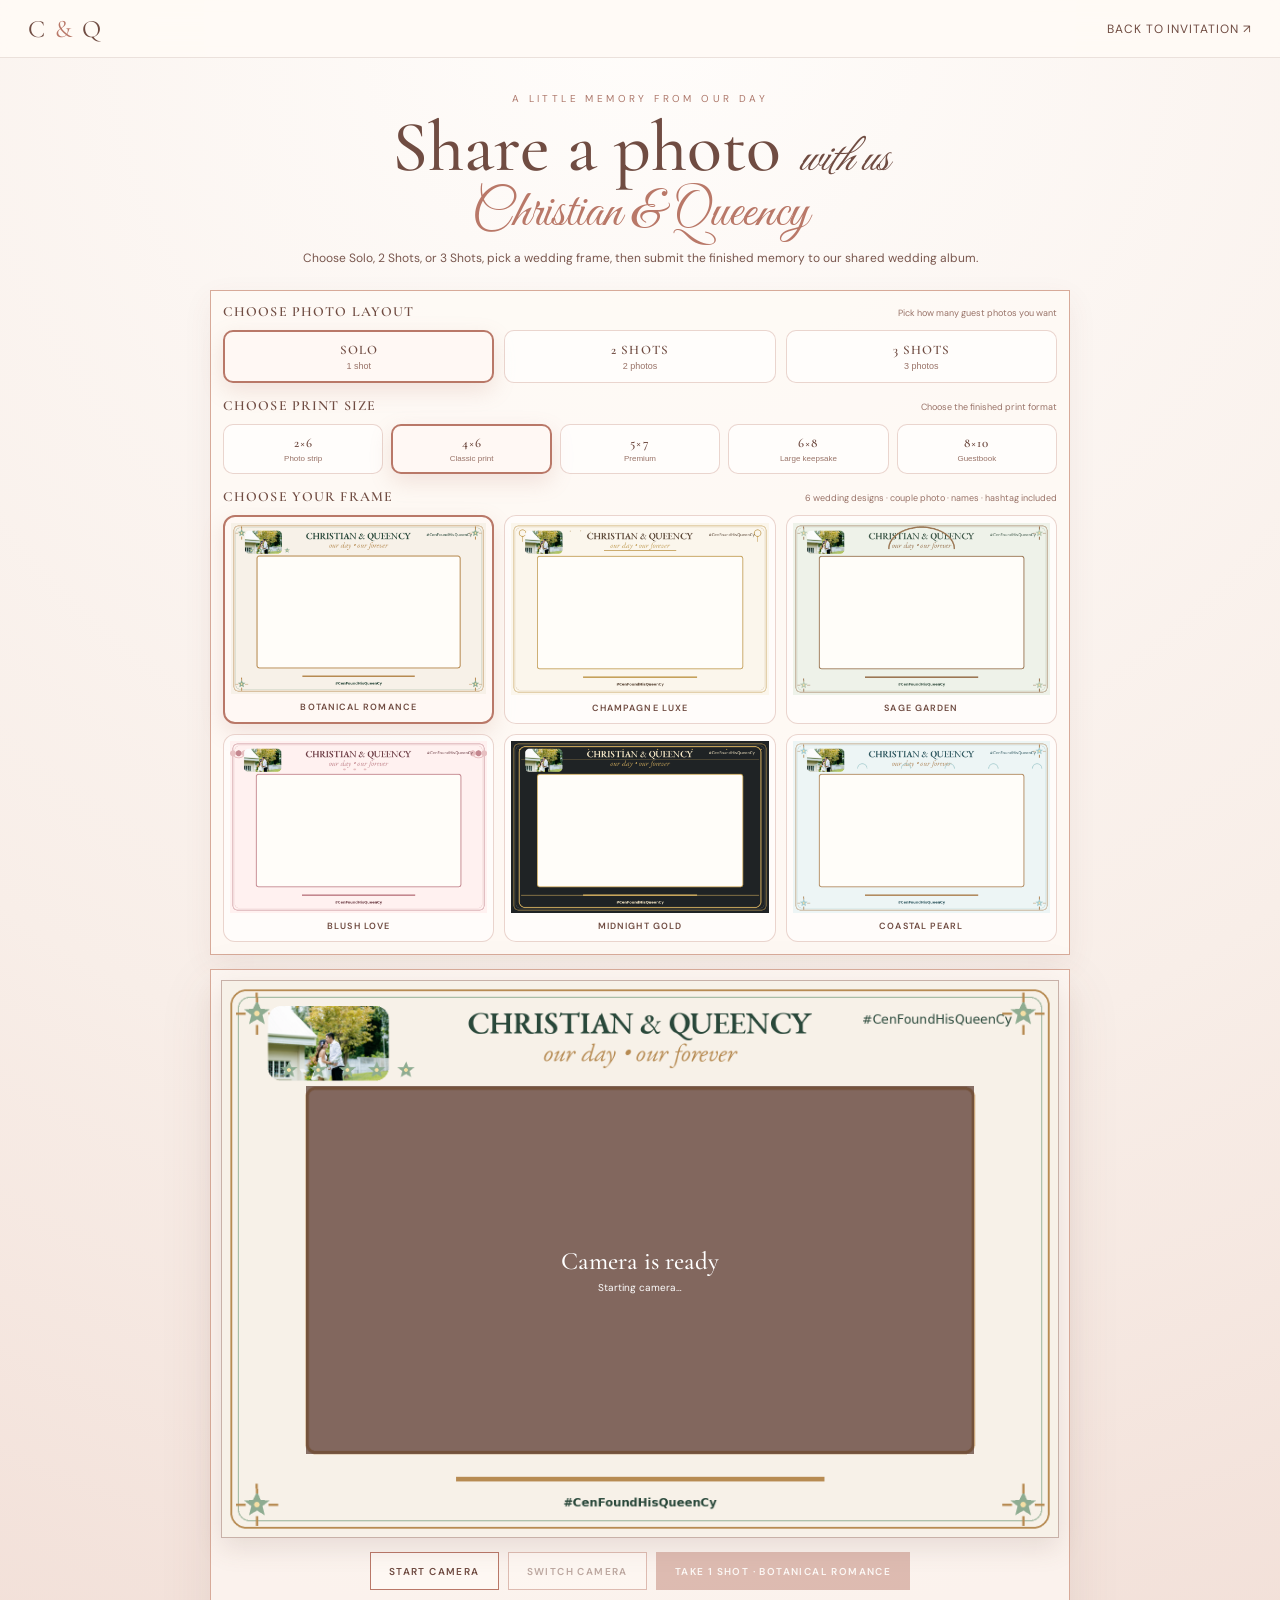
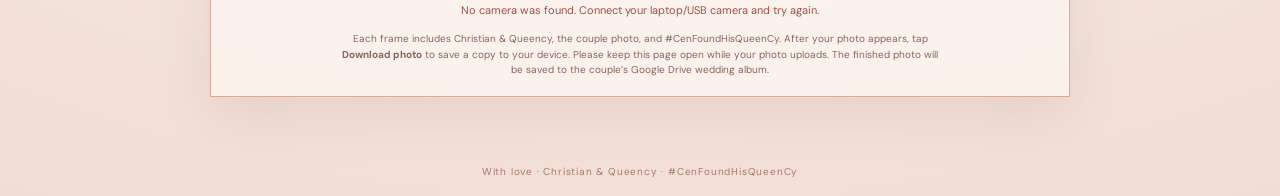
==== commit 0f7025b5: "Add files via upload" ====
--- a/photo.html
+++ b/photo.html
@@ -54,19 +54,10 @@
   </div>
   <div class="frame-picker-title frame-design-title">
     <span>Choose your frame</span>
-    <small>9 wedding designs · couple photo · names · hashtag included</small>
+    <small>6 wedding designs · couple photo · names · hashtag included</small>
   </div>
   <div class="frame-options">
-    <button class="frame-option selected" type="button" data-frame="classic" aria-pressed="true">
-      <img src="assets/frame-1-1shot-4x6.png" alt="Classic Collage wedding frame"><span>Classic Collage</span>
-    </button>
-    <button class="frame-option" type="button" data-frame="strip" aria-pressed="false">
-      <img src="assets/frame-2-1shot-4x6.png" alt="Photo Strip wedding frame"><span>Photo Strip</span>
-    </button>
-    <button class="frame-option" type="button" data-frame="elegant" aria-pressed="false">
-      <img src="assets/frame-3-1shot-4x6.png" alt="Elegant Trio wedding frame"><span>Elegant Trio</span>
-    </button>
-    <button class="frame-option" type="button" data-frame="botanical" aria-pressed="false">
+    <button class="frame-option selected" type="button" data-frame="botanical" aria-pressed="true">
       <img src="assets/frame-botanical-1shot-4x6.png" alt="Botanical Romance wedding frame"><span>Botanical Romance</span>
     </button>
     <button class="frame-option" type="button" data-frame="champagne" aria-pressed="false">
@@ -92,7 +83,7 @@
 <video id="cameraVideo" autoplay playsinline muted></video>
 <img id="capturedPhoto" alt="Your captured wedding photo preview">
 <div class="camera-overlay" aria-hidden="true">
-<img class="frame-art" id="frameArt" src="assets/frame-1-1shot-4x6.png?v=20260916v26" alt="">
+<img class="frame-art" id="frameArt" src="assets/frame-botanical-1shot-4x6.png?v=20260916v27" alt="">
 </div>
 <div class="camera-message" id="cameraMessage">
 <div><strong>Camera is ready</strong><span>Starting camera…</span></div>
